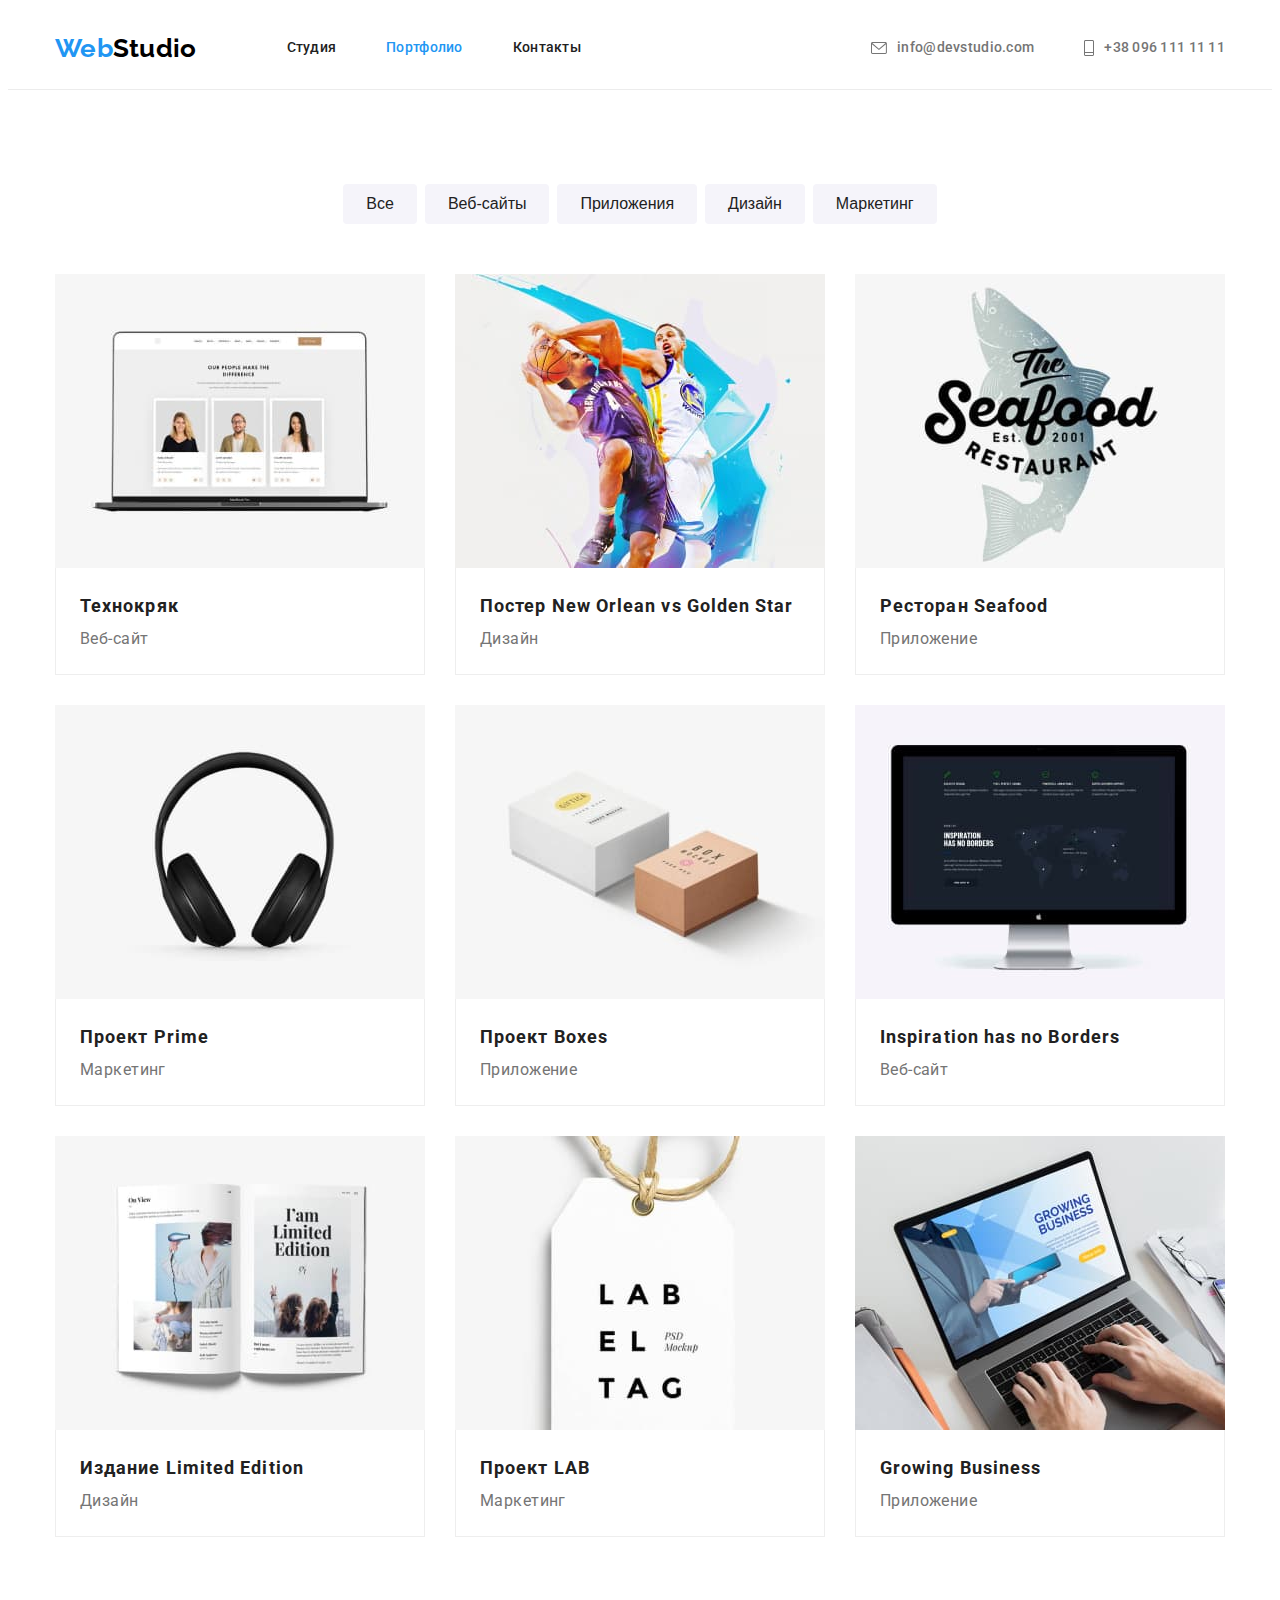
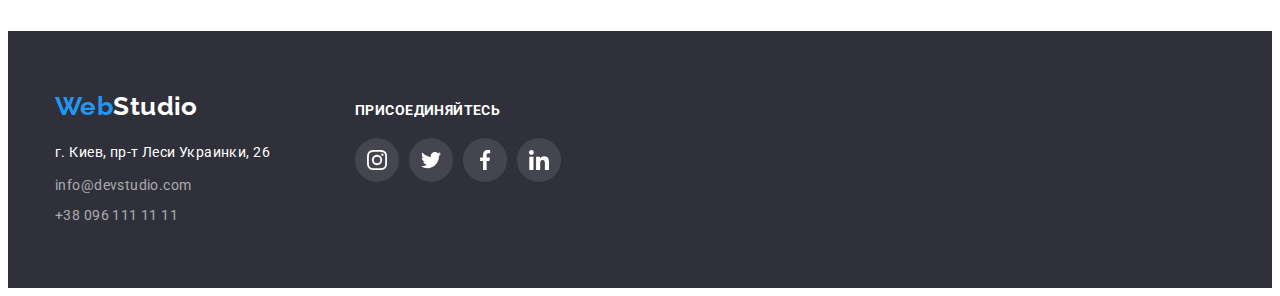
==== portfolio.html @ 262a1063 "Add files via upload" ====
<!DOCTYPE html>
<html lang="ru">
  <head>
    <meta charset="UTF-8" />
    <meta http-equiv="X-UA-Compatible" content="IE=edge" />
    <meta name="viewport" content="width=device-width, initial-scale=1.0" />
    <link rel="preconnect" href="https://fonts.gstatic.com" />
    <link
      href="https://fonts.googleapis.com/css2?family=Raleway:wght@700&family=Roboto:wght@400;500;700;900&display=swap"
      rel="stylesheet"
    />
    <link
      rel="stylesheet"
      href="https://cdnjs.cloudflare.com/ajax/libs/modern-normalize/1.0.0/modern-normalize.min.css"
      integrity="sha512-ISS7cAi1PEhQ8jnbJpJZMd29NlhNj4AWYyLOSp2CE/CsHxTCu+r+t0D2yoJudVrd0/8fTVPUVDzY5Tvli75u/g=="
      crossorigin="anonymous"
    />
    <link rel="stylesheet" href="./css/styles.css" />
    <title>WebStudio | Портфолио</title>
  </head>
  <body>
    <header class="header">
      <div class="container">
        <nav class="navigation">
          <a class="logo link" href="./"><span class="accent">Web</span>Studio</a>
          <ul class="list menu">
            <li class="menu-item"><a class="link" href="./index.html">Студия</a></li>
            <li class="menu-item"><a class="link current" href="./portfolio.html">Портфолио</a></li>
            <li class="menu-item"><a class="link" href="">Контакты</a></li>
          </ul>
        </nav>
        <ul class="list contacts">
          <li class="contacts-item">
            <a class="link contacts-item-link" href="mailto:info@devstudio.com"
              ><svg width="16" height="12" class="icon contacts-icon icon-envelope">
                <use href="./images/sprite.svg#icon-envelope"></use>
              </svg>
              info@devstudio.com</a
            >
          </li>
          <li class="contacts-item">
            <a class="link contacts-item-link" href="tel:+380961111111"
              ><svg width="10" height="16" class="icon contacts-icon icon-smartphone">
                <use href="./images/sprite.svg#icon-cell"></use>
              </svg>
              +38 096 111 11 11</a
            >
          </li>
        </ul>
      </div>
    </header>
    <main>
      <section class="section">
        <div class="container">
          <h1 class="title visually-hidden">Портфолио</h1>
          <ul class="list filter-list">
            <li class="filter-list-item"><button class="button" type="button">Все</button></li>
            <li class="filter-list-item"><button class="button" type="button">Веб-сайты</button></li>
            <li class="filter-list-item"><button class="button" type="button">Приложения</button></li>
            <li class="filter-list-item"><button class="button" type="button">Дизайн</button></li>
            <li class="filter-list-item"><button class="button" type="button">Маркетинг</button></li>
          </ul>
          <ul class="list flex-grid projects-list">
            <li class="flex-grid-item project-item">
              <a class="link project-link" target="_blank" rel="noopener noreferer" href="">
                <img class="project-image" src="./images/img8.jpg" alt="ноутбук" />
                <div class="project-label">
                  <h2 class="project-name title">Технокряк</h2>
                  <p class="project-category">Веб-сайт</p>
                </div>
              </a>
            </li>
            <li class="flex-grid-item project-item">
              <a class="link project-link" target="_blank" rel="noopener noreferer" href="">
                <img class="project-image" src="./images/img9.jpg" alt="баскетболисты" width="370" />
                <div class="project-label">
                  <h2 class="project-name title">Постер New Orlean vs Golden Star</h2>
                  <p class="project-category">Дизайн</p>
                </div>
              </a>
            </li>
            <li class="flex-grid-item project-item">
              <a class="link project-link" target="_blank" rel="noopener noreferer" href="">
                <img class="project-image" src="./images/img10.jpg" alt="лого ресторана" width="370" />
                <div class="project-label">
                  <h2 class="project-name title">Ресторан Seafood</h2>
                  <p class="project-category">Приложение</p>
                </div>
              </a>
            </li>
            <li class="flex-grid-item project-item">
              <a class="link project-link" target="_blank" rel="noopener noreferer" href="">
                <img class="project-image" src="./images/img11.jpg" alt="наушники" width="370" />
                <div class="project-label">
                  <h2 class="project-name title">Проект Prime</h2>
                  <p class="project-category">Маркетинг</p>
                </div>
              </a>
            </li>
            <li class="flex-grid-item project-item">
              <a class="link project-link" target="_blank" rel="noopener noreferer" href="">
                <img class="project-image" src="./images/img12.jpg" alt="коробки" width="370" />
                <div class="project-label">
                  <h2 class="project-name title">Проект Boxes</h2>
                  <p class="project-category">Приложение</p>
                </div>
              </a>
            </li>
            <li class="flex-grid-item project-item">
              <a class="link project-link" target="_blank" rel="noopener noreferer" href="">
                <img class="project-image" src="./images/img13.jpg" alt="монитор" width="370" />
                <div class="project-label">
                  <h2 class="project-name title">Inspiration has no Borders</h2>
                  <p class="project-category">Веб-сайт</p>
                </div>
              </a>
            </li>
            <li class="flex-grid-item project-item">
              <a class="link project-link" target="_blank" rel="noopener noreferer" href="">
                <img class="project-image" src="./images/img14.jpg" alt="книга" width="370" />
                <div class="project-label">
                  <h2 class="project-name title">Издание Limited Edition</h2>
                  <p class="project-category">Дизайн</p>
                </div>
              </a>
            </li>
            <li class="flex-grid-item project-item">
              <a class="link project-link" target="_blank" rel="noopener noreferer" href="">
                <img class="project-image" src="./images/img15.jpg" alt="бирка" width="370" />
                <div class="project-label">
                  <h2 class="project-name title">Проект LAB</h2>
                  <p class="project-category">Маркетинг</p>
                </div>
              </a>
            </li>
            <li class="flex-grid-item project-item">
              <a class="link project-link" target="_blank" rel="noopener noreferer" href="">
                <img class="project-image" src="./images/img16.jpg" alt="ноутбук" width="370" />
                <div class="project-label">
                  <h2 class="project-name title">Growing Business</h2>
                  <p class="project-category">Приложение</p>
                </div>
              </a>
            </li>
          </ul>
        </div>
      </section>
    </main>
    <footer class="footer">
      <div class="container footer-container">
        <div class="address-container">
          <a class="logo link" href="./"><span class="accent">Web</span>Studio</a>
          <address class="address">
            <p class="address-item">г. Киев, пр-т Леси Украинки, 26</p>
            <ul class="list contacts">
              <li class="contacts-item">
                <a class="link" href="mailto:info@devstudio.com">info@devstudio.com</a>
              </li>
              <li class="contacts-item">
                <a class="link" href="tel:+380961111111">+38 096 111 11 11</a>
              </li>
            </ul>
          </address>
        </div>
        <div class="join-us-container">
          <h2 class="join-us-header">присоединяйтесь</h2>
          <div class="socials-container">
            <ul class="list socials-list">
              <li class="socials-list-item">
                <a href="#" target="_blank" rel="noopener noreferer" class="link social-icon-link">
                  <svg width="20" height="20" class="icon social-icon">
                    <use href="./images/sprite.svg#icon-instagram"></use>
                  </svg>
                </a>
              </li>
              <li class="socials-list-item">
                <a href="#" target="_blank" rel="noopener noreferer" class="link social-icon-link">
                  <svg width="20" height="20" class="icon social-icon">
                    <use href="./images/sprite.svg#icon-twitter"></use>
                  </svg>
                </a>
              </li>
              <li class="socials-list-item">
                <a href="#" target="_blank" rel="noopener noreferer" class="link social-icon-link">
                  <svg width="20" height="20" class="icon social-icon">
                    <use href="./images/sprite.svg#icon-facebook"></use>
                  </svg>
                </a>
              </li>
              <li class="socials-list-item">
                <a href="#" target="_blank" rel="noopener noreferer" class="link social-icon-link">
                  <svg width="20" height="20" class="icon social-icon">
                    <use href="./images/sprite.svg#icon-linkedin"></use>
                  </svg>
                </a>
              </li>
            </ul>
          </div>
        </div>
      </div>
    </footer>
  </body>
</html>
---- css/styles.css ----
:root {
  --accent-color: #2196f3;
  --logo-header-color: #000000;
  --title-text-color: #212121;
  --primary-text-color: #757575;
  --header-border-color: #ececec;
  --primary-icon-color: #afb1b8;
  --hero-overlay-background-color: rgba(47, 48, 58, 0.4);
  --portfolio-border-color: #eeeeee;
  --primary-button-text-color: #ffffff;
  --footer-secondary-text-color: rgba(255, 255, 255, 0.6);
  --footer-icon-background-color: rgba(255, 255, 255, 0.1);
  --background-primary-color: #ffffff;
  --background-secondary-color: #f5f4fa;
  --background-dark-primary-text-color: #ffffff;
  --background-dark-color: #2f303a;
  --logo-font-family: 'Raleway', sans-serif;
  --primary-font-family: 'Roboto', sans-serif;
  --flex-grid-margin: 30px;
}

html {
  box-sizing: border-box;
}

*,
*::before,
*::after {
  box-sizing: inherit;
}

body {
  font-family: var(--primary-font-family);
  font-size: 14px;
  line-height: 1.71;
  letter-spacing: 0.03em;

  color: var(--primary-text-color);
  background-color: var(--background-primary-color);
}

h1,
h2,
h3,
h4,
h5,
h6,
p {
  margin: 0;
}

img {
  display: block;
  max-width: 100%;
  height: auto;
}

.container {
  width: 1200px;
  margin: 0 auto;
  padding: 0 15px;
}

.visually-hidden {
  position: absolute !important;
  clip: rect(1px, 1px, 1px, 1px);
  padding: 0 !important;
  border: 0 !important;
  height: 1px !important;
  width: 1px !important;
  overflow: hidden;
}

.title {
  margin: 0;
  padding: 0;
  color: var(--title-text-color);
}

.button {
  font-size: 16px;
  line-height: 1.62;
  font-weight: 500;
  display: inline-block;
  text-align: center;
  padding: 6px 22px;
  border: 1px solid transparent;
  border-radius: 4px;
  color: var(--title-text-color);
  background-color: var(--background-secondary-color);
  cursor: pointer;
}

.button.primary,
.button:focus,
.button:hover {
  border-color: var(--accent-color);
  color: var(--primary-button-text-color);
  background-color: var(--accent-color);
  box-shadow: 0px 3px 1px rgba(0, 0, 0, 0.1), 0px 1px 2px rgba(0, 0, 0, 0.08), 0px 2px 2px rgba(0, 0, 0, 0.12);
}

.link {
  color: inherit;
  text-decoration: none;
}

.link:hover,
.link:focus {
  color: var(--accent-color);
}

.list {
  list-style: none;
  padding-left: 0;
  margin: 0;
}

.logo {
  font-family: var(--logo-font-family);
  font-weight: 700;
  font-size: 26px;
  line-height: 1.19;

  color: var(--logo-header-color);
}

.accent,
.current {
  color: var(--accent-color);
}

.flex-grid {
  display: flex;
  flex-wrap: wrap;
}

.header {
  font-weight: 500;
  line-height: 1.14;
  letter-spacing: 0.02em;
  border-bottom: 1px solid var(--header-border-color);
}

.header>.container {
  display: flex;
  align-items: center;
  padding-top: 25px;
  padding-bottom: 25px;
}

.section {
  padding-top: 94px;
  padding-bottom: 94px;
}

.section-title {
  margin-bottom: 50px;
  font-size: 36px;
  line-height: 1.17;
  text-align: center;
}

.navigation {
  display: flex;
  margin-right: auto;
}

.navigation .logo {
  margin-right: 90px;
}

.menu {
  display: flex;
  align-items: center;
}

.contacts-item-link {
  display: flex;
  align-items: center;
}

.menu-item:not(:last-child),
.header .contacts-item:not(:last-child) {
  margin-right: 50px;
}

.header .contacts {
  display: flex;
  align-items: center;
}

.contacts-icon {
  fill: currentColor;
  margin-right: 10px;
}

.logo.link:hover,
.logo.link:focus {
  color: inherit;
}

.navigation {
  color: var(--title-text-color);
}

.hero {
  padding-top: 200px;
  padding-bottom: 200px;
  max-width: 1600px;
  margin-left: auto;
  margin-right: auto;

  background-color: var(--background-dark-color);
  background-image: linear-gradient(to right,
      var(--hero-overlay-background-color),
      var(--hero-overlay-background-color)),
    url('../images/img17.jpg');
  background-repeat: no-repeat;
  background-size: cover;
}

.hero .container {
  text-align: center;
  width: 700px;
}

.hero-title {
  margin-bottom: 30px;
  font-weight: 900;
  font-size: 44px;
  line-height: 1.36;
  letter-spacing: 0.06em;
  text-transform: uppercase;
  color: var(--background-dark-primary-text-color);
}

.button.hero-button {
  font-weight: 700;
  padding: 10px 32px;
  font-size: 16px;
  line-height: 1.87;
  letter-spacing: 0.06em;
  box-shadow: none;
}

.qualities.section {
  padding-bottom: 0;
}

.qualities-list-item {
  flex-basis: calc((100% - 3 * var(--flex-grid-margin)) / 4); 
}

.qualities-list-item:not(:last-child) {
  margin-right: var(--flex-grid-margin);
}

.qualities-list-item-title {
  margin-bottom: 10px;
  font-size: 14px;

  line-height: 1.14;
  letter-spacing: 0.03em;
  text-transform: uppercase;
}

.qualities-icon-container {
  display: flex;
  justify-content: center;
  padding-top: 25px;
  padding-bottom: 25px;
  margin-bottom: 30px;
  background-color: var(--background-secondary-color);
  border-radius: 4px;
}

.activities-list-item {
  flex-basis: calc((100% - 2 * var(--flex-grid-margin)) / 3);
}

.activities-list-item:not(:last-child) {
  margin-right: var(--flex-grid-margin);
}

.team {
  font-size: 16px;
  line-height: 1.19;
  text-align: center;
  background-color: var(--background-secondary-color);
}

.team-list-item {
  flex-basis: calc((100% - 3 * var(--flex-grid-margin)) / 4);
  background-color: var(--background-primary-color);
  box-shadow: 0px 1px 3px rgba(0, 0, 0, 0.12), 0px 1px 1px rgba(0, 0, 0, 0.14), 0px 2px 1px rgba(0, 0, 0, 0.2);
  border-radius: 0px 0px 4px 4px;
}

.team-list-item:not(:last-child) {
  margin-right: 30px;
} 

.person-label {
  padding: 30px 32px;
}

.person-name {
  font-weight: 500;
  margin-bottom: 10px;
}

.person-position {
  margin-bottom: 16px;
}

.person-socials-list {
  display: flex;
  justify-content: center;
}

.socials-list-item:not(:last-child) {
  margin-right: 10px;
}

.social-icon-link {
  display: flex;
  width: 44px;
  height: 44px;
  border-radius: 50%;
  align-items: center;
  justify-content: center;
  color: var(--primary-icon-color);
  fill: currentColor;
}


.social-icon-link:hover,
.social-icon-link:focus {
  color: var(--background-primary-color);
  background-color: var(--accent-color);
}



.filter-list {
  display: flex;
  justify-content: center;
  margin-bottom: 50px;
  font-weight: 500;
  font-size: 16px;
  line-height: 1.62;
}

.filter-list-item:not(:last-child) {
  margin-right: 8px;
}


.project-label {
  padding: 20px 24px;
  border-right: 1px solid var(--portfolio-border-color);
  border-bottom: 1px solid var(--portfolio-border-color);
  border-left: 1px solid var(--portfolio-border-color);
  max-width: 370px;
}

.flex-grid-item.project-item:nth-child(n+7) {
  margin-bottom: 0px;
}

.flex-grid-item.project-item:nth-child(3n) {
  margin-right: 0px;
}

.project-item {
  flex-basis: calc((100% - 2 * var(--flex-grid-margin)) / 3);
  word-wrap:nowrap;
}

.project-item:not(:last-child) {
  margin-right: var(--flex-grid-margin);
  margin-bottom: var(--flex-grid-margin);
}

.project-image {
  margin-right: 0px;
}

.project-link {
  display: block;
}

.project-link:hover,
.project-link:focus {
  color: inherit;
  box-shadow: 0px 1px 1px rgba(0, 0, 0, 0.12), 0px 4px 4px rgba(0, 0, 0, 0.06), 1px 4px 6px rgba(0, 0, 0, 0.16);
}

.project-name {
  font-size: 18px;
  line-height: 2;
  letter-spacing: 0.06em;
}

.project-category {
  font-size: 16px;
  line-height: 1.87;
}

.clients-list-item {
  flex-basis: calc((100% - 6 * var(--flex-grid-margin)) / 6);
  margin-top: var(--flex-grid-margin);
  margin-left: var(--flex-grid-margin);
}

.clients-list-item .link {
  display: flex;
  padding-top: 15px;
  padding-bottom: 15px;
  justify-content: center;

  border: 1px solid var(--primary-icon-color);
  border-radius: 4px;
  color: var(--primary-icon-color);
  fill: currentColor;
}

.clients-list-item .link:hover,
.clients-list-item .link:focus {
  border-color: var(--accent-color);
  color: var(--accent-color);
}

.client-logo-icon {
  --fill: currentColor;
}

.footer {
  padding-top: 60px;
  padding-bottom: 60px;
  color: var(--background-dark-primary-text-color);
  background-color: var(--background-dark-color);
}

.footer-container {
  display: flex;
  align-items: baseline;
}

.address-container {
  width: 270px;
  margin-right: 30px;
}

.footer .logo.link {
  color: inherit;
  display: inline-block;
  margin-bottom: 20px;
}

.address {
  color: var(--footer-secondary-text-color);
  font-style: normal;
}

.address-item {
  color: var(--background-dark-primary-text-color);
  margin-bottom: 9px;
}

.footer .contacts-item:not(:last-child) {
  margin-bottom: 6px;
}

.join-us-container {
  width: 270px;
}

.join-us-header {
  font-size: 14px;
  line-height: 1.14;
  text-transform: uppercase;
  margin-bottom: 20px;
}

.socials-list {
  display: flex;
}

.footer .social-icon-link {
  background-color: var(--footer-icon-background-color);
  color: var(--background-dark-primary-text-color);
}

.footer .social-icon-link:hover,
.footer .social-icon-link:focus {
  background-color: var(--accent-color);
}
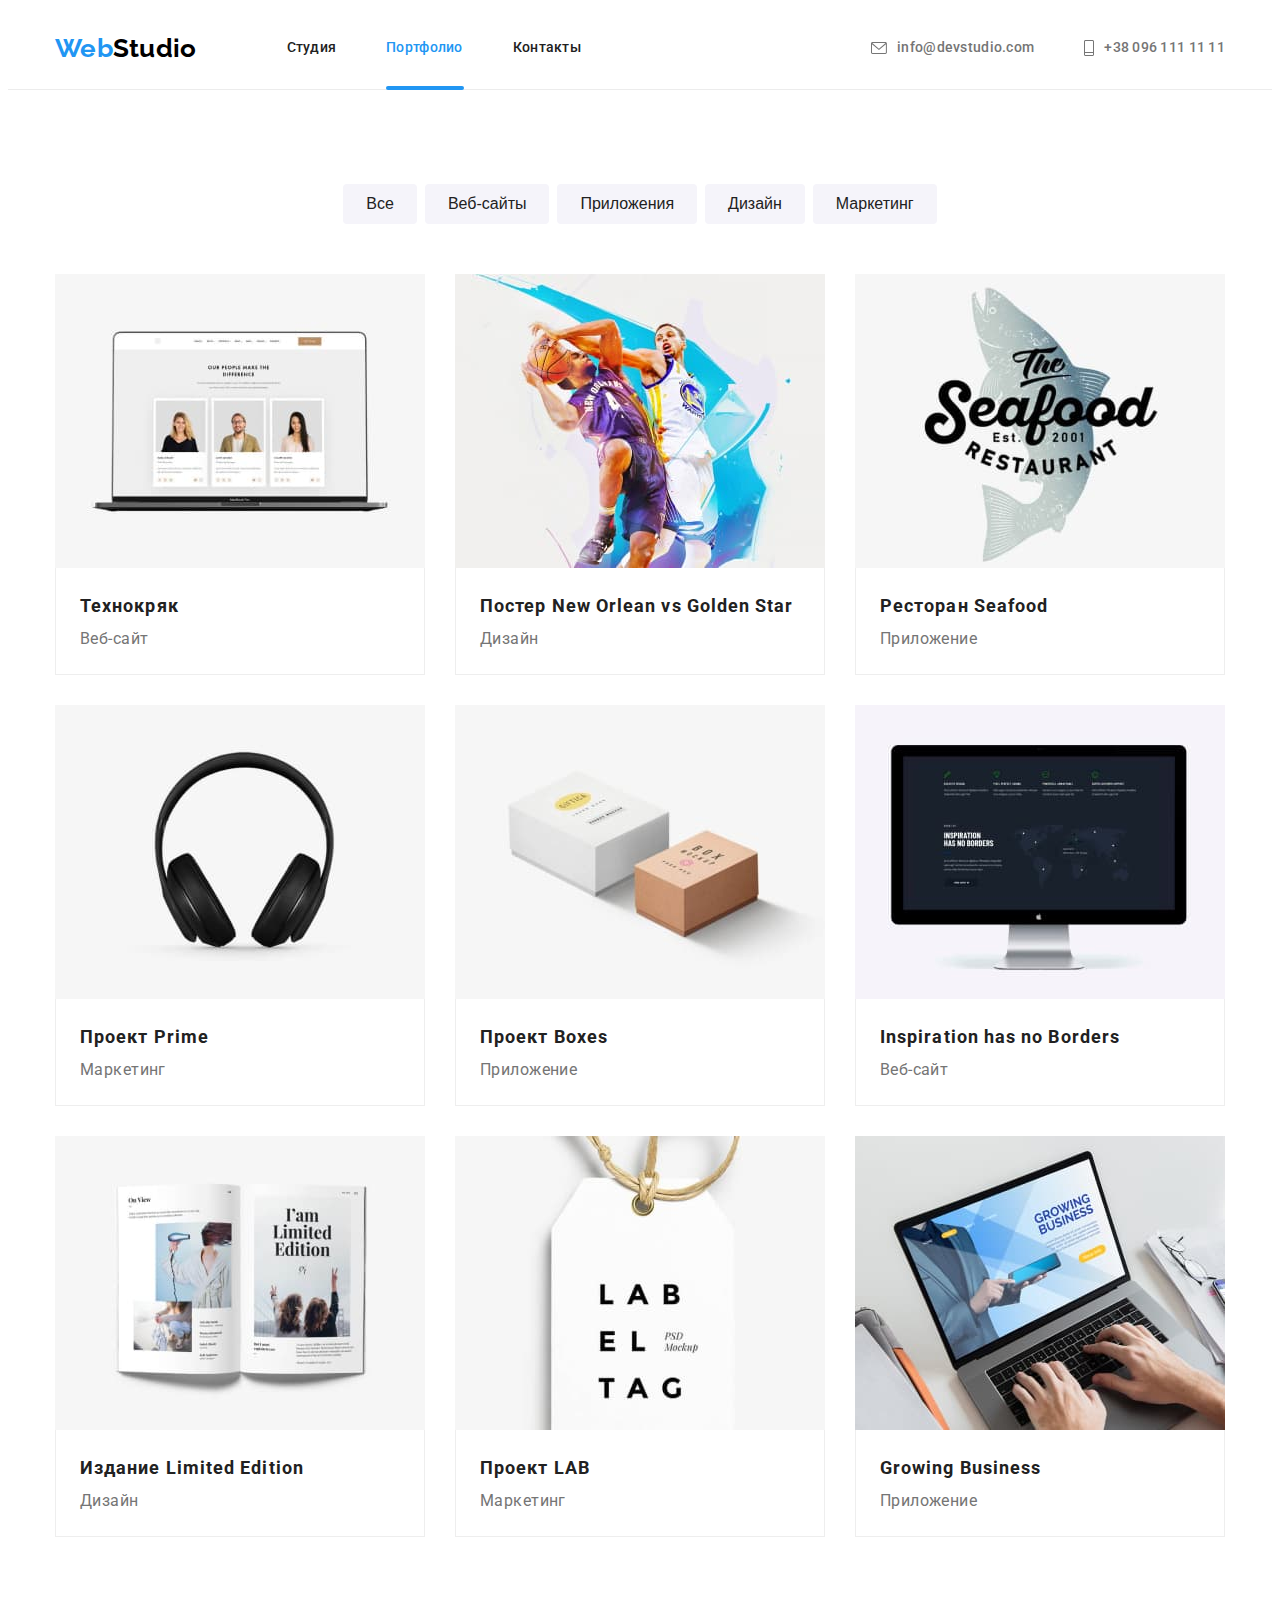
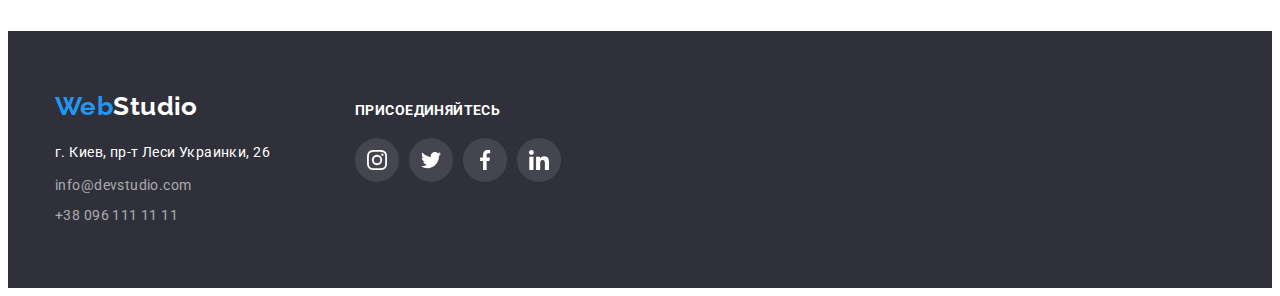
==== commit e19245b6: "Fin" ====
--- a/portfolio.html
+++ b/portfolio.html
@@ -22,17 +22,29 @@
     <header class="header">
       <div class="container">
         <nav class="navigation">
-          <a class="logo link" href="./"><span class="accent">Web</span>Studio</a>
+          <a class="logo link" href="./"
+            ><span class="accent">Web</span>Studio</a
+          >
           <ul class="list menu">
-            <li class="menu-item"><a class="link" href="./index.html">Студия</a></li>
-            <li class="menu-item"><a class="link current" href="./portfolio.html">Портфолио</a></li>
+            <li class="menu-item">
+              <a class="link" href="./index.html">Студия</a>
+            </li>
+            <li class="menu-item">
+              <div class="link-nav portfolio">
+                <a class="link current" href="./portfolio.html">Портфолио</a>
+              </div>
+            </li>
             <li class="menu-item"><a class="link" href="">Контакты</a></li>
           </ul>
         </nav>
         <ul class="list contacts">
           <li class="contacts-item">
             <a class="link contacts-item-link" href="mailto:info@devstudio.com"
-              ><svg width="16" height="12" class="icon contacts-icon icon-envelope">
+              ><svg
+                width="16"
+                height="12"
+                class="icon contacts-icon icon-envelope"
+              >
                 <use href="./images/sprite.svg#icon-envelope"></use>
               </svg>
               info@devstudio.com</a
@@ -40,7 +52,11 @@
           </li>
           <li class="contacts-item">
             <a class="link contacts-item-link" href="tel:+380961111111"
-              ><svg width="10" height="16" class="icon contacts-icon icon-smartphone">
+              ><svg
+                width="10"
+                height="16"
+                class="icon contacts-icon icon-smartphone"
+              >
                 <use href="./images/sprite.svg#icon-cell"></use>
               </svg>
               +38 096 111 11 11</a
@@ -54,16 +70,45 @@
         <div class="container">
           <h1 class="title visually-hidden">Портфолио</h1>
           <ul class="list filter-list">
-            <li class="filter-list-item"><button class="button" type="button">Все</button></li>
-            <li class="filter-list-item"><button class="button" type="button">Веб-сайты</button></li>
-            <li class="filter-list-item"><button class="button" type="button">Приложения</button></li>
-            <li class="filter-list-item"><button class="button" type="button">Дизайн</button></li>
-            <li class="filter-list-item"><button class="button" type="button">Маркетинг</button></li>
+            <li class="filter-list-item">
+              <button class="button" type="button">Все</button>
+            </li>
+            <li class="filter-list-item">
+              <button class="button" type="button">Веб-сайты</button>
+            </li>
+            <li class="filter-list-item">
+              <button class="button" type="button">Приложения</button>
+            </li>
+            <li class="filter-list-item">
+              <button class="button" type="button">Дизайн</button>
+            </li>
+            <li class="filter-list-item">
+              <button class="button" type="button">Маркетинг</button>
+            </li>
           </ul>
           <ul class="list flex-grid projects-list">
             <li class="flex-grid-item project-item">
-              <a class="link project-link" target="_blank" rel="noopener noreferer" href="">
-                <img class="project-image" src="./images/img8.jpg" alt="ноутбук" />
+              <a
+                class="link project-link"
+                target="_blank"
+                rel="noopener noreferer"
+                href=""
+              >
+                <div class="portfolio-thumb">
+                  <img
+                    class="project-image"
+                    src="./images/img8.jpg"
+                    alt="ноутбук"
+                  />
+                  <div class="portfolio-overlay">
+                    <p class="portfolio-overlay-description">
+                      Ресурс предлагает комплексные предложения с разным уровнем
+                      функционала и сервисов. Все это позволит посетителю
+                      получить исчерпывающие сведения о компании или частном
+                      лице.
+                    </p>
+                  </div>
+                </div>
                 <div class="project-label">
                   <h2 class="project-name title">Технокряк</h2>
                   <p class="project-category">Веб-сайт</p>
@@ -71,17 +116,59 @@
               </a>
             </li>
             <li class="flex-grid-item project-item">
-              <a class="link project-link" target="_blank" rel="noopener noreferer" href="">
-                <img class="project-image" src="./images/img9.jpg" alt="баскетболисты" width="370" />
-                <div class="project-label">
-                  <h2 class="project-name title">Постер New Orlean vs Golden Star</h2>
+              <a
+                class="link project-link"
+                target="_blank"
+                rel="noopener noreferer"
+                href=""
+              >
+                <div class="portfolio-thumb">
+                  <img
+                    class="project-image"
+                    src="./images/img9.jpg"
+                    alt="баскетболисты"
+                    width="370"
+                  />
+                  <div class="portfolio-overlay">
+                    <p class="portfolio-overlay-description">
+                      Ресурс предлагает комплексные предложения с разным уровнем
+                      функционала и сервисов. Все это позволит посетителю
+                      получить исчерпывающие сведения о компании или частном
+                      лице.
+                    </p>
+                  </div>
+                </div>
+                <div class="project-label">
+                  <h2 class="project-name title">
+                    Постер New Orlean vs Golden Star
+                  </h2>
                   <p class="project-category">Дизайн</p>
                 </div>
               </a>
             </li>
             <li class="flex-grid-item project-item">
-              <a class="link project-link" target="_blank" rel="noopener noreferer" href="">
-                <img class="project-image" src="./images/img10.jpg" alt="лого ресторана" width="370" />
+              <a
+                class="link project-link"
+                target="_blank"
+                rel="noopener noreferer"
+                href=""
+              >
+                <div class="portfolio-thumb">
+                  <img
+                    class="project-image"
+                    src="./images/img10.jpg"
+                    alt="лого ресторана"
+                    width="370"
+                  />
+                  <div class="portfolio-overlay">
+                    <p class="portfolio-overlay-description">
+                      Ресурс предлагает комплексные предложения с разным уровнем
+                      функционала и сервисов. Все это позволит посетителю
+                      получить исчерпывающие сведения о компании или частном
+                      лице.
+                    </p>
+                  </div>
+                </div>
                 <div class="project-label">
                   <h2 class="project-name title">Ресторан Seafood</h2>
                   <p class="project-category">Приложение</p>
@@ -89,8 +176,28 @@
               </a>
             </li>
             <li class="flex-grid-item project-item">
-              <a class="link project-link" target="_blank" rel="noopener noreferer" href="">
-                <img class="project-image" src="./images/img11.jpg" alt="наушники" width="370" />
+              <a
+                class="link project-link"
+                target="_blank"
+                rel="noopener noreferer"
+                href=""
+              >
+                <div class="portfolio-thumb">
+                  <img
+                    class="project-image"
+                    src="./images/img11.jpg"
+                    alt="наушники"
+                    width="370"
+                  />
+                  <div class="portfolio-overlay">
+                    <p class="portfolio-overlay-description">
+                      Ресурс предлагает комплексные предложения с разным уровнем
+                      функционала и сервисов. Все это позволит посетителю
+                      получить исчерпывающие сведения о компании или частном
+                      лице.
+                    </p>
+                  </div>
+                </div>
                 <div class="project-label">
                   <h2 class="project-name title">Проект Prime</h2>
                   <p class="project-category">Маркетинг</p>
@@ -98,8 +205,28 @@
               </a>
             </li>
             <li class="flex-grid-item project-item">
-              <a class="link project-link" target="_blank" rel="noopener noreferer" href="">
-                <img class="project-image" src="./images/img12.jpg" alt="коробки" width="370" />
+              <a
+                class="link project-link"
+                target="_blank"
+                rel="noopener noreferer"
+                href=""
+              >
+                <div class="portfolio-thumb">
+                  <img
+                    class="project-image"
+                    src="./images/img12.jpg"
+                    alt="коробки"
+                    width="370"
+                  />
+                  <div class="portfolio-overlay">
+                    <p class="portfolio-overlay-description">
+                      Ресурс предлагает комплексные предложения с разным уровнем
+                      функционала и сервисов. Все это позволит посетителю
+                      получить исчерпывающие сведения о компании или частном
+                      лице.
+                    </p>
+                  </div>
+                </div>
                 <div class="project-label">
                   <h2 class="project-name title">Проект Boxes</h2>
                   <p class="project-category">Приложение</p>
@@ -107,8 +234,28 @@
               </a>
             </li>
             <li class="flex-grid-item project-item">
-              <a class="link project-link" target="_blank" rel="noopener noreferer" href="">
-                <img class="project-image" src="./images/img13.jpg" alt="монитор" width="370" />
+              <a
+                class="link project-link"
+                target="_blank"
+                rel="noopener noreferer"
+                href=""
+              >
+                <div class="portfolio-thumb">
+                  <img
+                    class="project-image"
+                    src="./images/img13.jpg"
+                    alt="монитор"
+                    width="370"
+                  />
+                  <div class="portfolio-overlay">
+                    <p class="portfolio-overlay-description">
+                      Ресурс предлагает комплексные предложения с разным уровнем
+                      функционала и сервисов. Все это позволит посетителю
+                      получить исчерпывающие сведения о компании или частном
+                      лице.
+                    </p>
+                  </div>
+                </div>
                 <div class="project-label">
                   <h2 class="project-name title">Inspiration has no Borders</h2>
                   <p class="project-category">Веб-сайт</p>
@@ -116,8 +263,28 @@
               </a>
             </li>
             <li class="flex-grid-item project-item">
-              <a class="link project-link" target="_blank" rel="noopener noreferer" href="">
-                <img class="project-image" src="./images/img14.jpg" alt="книга" width="370" />
+              <a
+                class="link project-link"
+                target="_blank"
+                rel="noopener noreferer"
+                href=""
+              >
+                <div class="portfolio-thumb">
+                  <img
+                    class="project-image"
+                    src="./images/img14.jpg"
+                    alt="книга"
+                    width="370"
+                  />
+                  <div class="portfolio-overlay">
+                    <p class="portfolio-overlay-description">
+                      Ресурс предлагает комплексные предложения с разным уровнем
+                      функционала и сервисов. Все это позволит посетителю
+                      получить исчерпывающие сведения о компании или частном
+                      лице.
+                    </p>
+                  </div>
+                </div>
                 <div class="project-label">
                   <h2 class="project-name title">Издание Limited Edition</h2>
                   <p class="project-category">Дизайн</p>
@@ -125,8 +292,28 @@
               </a>
             </li>
             <li class="flex-grid-item project-item">
-              <a class="link project-link" target="_blank" rel="noopener noreferer" href="">
-                <img class="project-image" src="./images/img15.jpg" alt="бирка" width="370" />
+              <a
+                class="link project-link"
+                target="_blank"
+                rel="noopener noreferer"
+                href=""
+              >
+                <div class="portfolio-thumb">
+                  <img
+                    class="project-image"
+                    src="./images/img15.jpg"
+                    alt="бирка"
+                    width="370"
+                  />
+                  <div class="portfolio-overlay">
+                    <p class="portfolio-overlay-description">
+                      Ресурс предлагает комплексные предложения с разным уровнем
+                      функционала и сервисов. Все это позволит посетителю
+                      получить исчерпывающие сведения о компании или частном
+                      лице.
+                    </p>
+                  </div>
+                </div>
                 <div class="project-label">
                   <h2 class="project-name title">Проект LAB</h2>
                   <p class="project-category">Маркетинг</p>
@@ -134,8 +321,28 @@
               </a>
             </li>
             <li class="flex-grid-item project-item">
-              <a class="link project-link" target="_blank" rel="noopener noreferer" href="">
-                <img class="project-image" src="./images/img16.jpg" alt="ноутбук" width="370" />
+              <a
+                class="link project-link"
+                target="_blank"
+                rel="noopener noreferer"
+                href=""
+              >
+                <div class="portfolio-thumb">
+                  <img
+                    class="project-image"
+                    src="./images/img16.jpg"
+                    alt="ноутбук"
+                    width="370"
+                  />
+                  <div class="portfolio-overlay">
+                    <p class="portfolio-overlay-description">
+                      Ресурс предлагает комплексные предложения с разным уровнем
+                      функционала и сервисов. Все это позволит посетителю
+                      получить исчерпывающие сведения о компании или частном
+                      лице.
+                    </p>
+                  </div>
+                </div>
                 <div class="project-label">
                   <h2 class="project-name title">Growing Business</h2>
                   <p class="project-category">Приложение</p>
@@ -149,12 +356,16 @@
     <footer class="footer">
       <div class="container footer-container">
         <div class="address-container">
-          <a class="logo link" href="./"><span class="accent">Web</span>Studio</a>
+          <a class="logo link" href="./"
+            ><span class="accent">Web</span>Studio</a
+          >
           <address class="address">
             <p class="address-item">г. Киев, пр-т Леси Украинки, 26</p>
             <ul class="list contacts">
               <li class="contacts-item">
-                <a class="link" href="mailto:info@devstudio.com">info@devstudio.com</a>
+                <a class="link" href="mailto:info@devstudio.com"
+                  >info@devstudio.com</a
+                >
               </li>
               <li class="contacts-item">
                 <a class="link" href="tel:+380961111111">+38 096 111 11 11</a>
@@ -167,28 +378,48 @@
           <div class="socials-container">
             <ul class="list socials-list">
               <li class="socials-list-item">
-                <a href="#" target="_blank" rel="noopener noreferer" class="link social-icon-link">
+                <a
+                  href="#"
+                  target="_blank"
+                  rel="noopener noreferer"
+                  class="link social-icon-link"
+                >
                   <svg width="20" height="20" class="icon social-icon">
                     <use href="./images/sprite.svg#icon-instagram"></use>
                   </svg>
                 </a>
               </li>
               <li class="socials-list-item">
-                <a href="#" target="_blank" rel="noopener noreferer" class="link social-icon-link">
+                <a
+                  href="#"
+                  target="_blank"
+                  rel="noopener noreferer"
+                  class="link social-icon-link"
+                >
                   <svg width="20" height="20" class="icon social-icon">
                     <use href="./images/sprite.svg#icon-twitter"></use>
                   </svg>
                 </a>
               </li>
               <li class="socials-list-item">
-                <a href="#" target="_blank" rel="noopener noreferer" class="link social-icon-link">
+                <a
+                  href="#"
+                  target="_blank"
+                  rel="noopener noreferer"
+                  class="link social-icon-link"
+                >
                   <svg width="20" height="20" class="icon social-icon">
                     <use href="./images/sprite.svg#icon-facebook"></use>
                   </svg>
                 </a>
               </li>
               <li class="socials-list-item">
-                <a href="#" target="_blank" rel="noopener noreferer" class="link social-icon-link">
+                <a
+                  href="#"
+                  target="_blank"
+                  rel="noopener noreferer"
+                  class="link social-icon-link"
+                >
                   <svg width="20" height="20" class="icon social-icon">
                     <use href="./images/sprite.svg#icon-linkedin"></use>
                   </svg>
--- a/css/styles.css
+++ b/css/styles.css
@@ -103,17 +103,44 @@
 .link {
   color: inherit;
   text-decoration: none;
-}
+  transition-property: color;
+  transition-duration: 250ms;
+  transition-timing-function: cubic-bezier(0.4, 0, 0.2, 1);
+}
+
+.link-nav {
+  position: relative;
+}
+
+.link-nav::after {
+  content: '';
+  display: block;
+  width: 48px;
+  height: 4px;
+  background-color: var(--accent-color);
+  position: absolute;
+  left: 0;
+  bottom: -33.4px;
+  border-radius: 2px;
+}
+
+
+
 
 .link:hover,
 .link:focus {
   color: var(--accent-color);
 }
+
 
 .list {
   list-style: none;
   padding-left: 0;
   margin: 0;
+}
+
+.portfolio::after {
+  width: 78px;
 }
 
 .logo {
@@ -283,6 +310,32 @@
   margin-right: var(--flex-grid-margin);
 }
 
+.activities-list-item.flex-grid-item li{
+  position: relative;
+}
+
+.work-description {
+  position: absolute;
+  display: flex;
+  width: 370px;
+  height: 70px;
+  justify-content: center;
+  align-items: center;
+  font-family: var(--primary-font-family);
+  size: 14px;
+  font-weight: 700;
+  background: rgba(47, 48, 58, 0.8);
+  color: #ffffff;
+  font-style: normal;
+  font-size: 14px;
+  line-height: 16px;
+  text-align: center;
+  letter-spacing: 0.03em;
+  text-transform: uppercase;
+  top: 1435px;
+}
+
+
 .team {
   font-size: 16px;
   line-height: 1.19;
@@ -332,6 +385,9 @@
   justify-content: center;
   color: var(--primary-icon-color);
   fill: currentColor;
+  transition-property: color, background-color;
+  transition-duration: 250ms;
+  transition-timing-function: cubic-bezier(0.4, 0, 0.2, 1);
 }
 
 
@@ -342,6 +398,36 @@
 }
 
 
+.portfolio-thumb {
+  position: relative;
+  overflow: hidden;
+}
+
+.portfolio-overlay {
+  font-family: 'Roboto';
+  font-style: normal;
+  font-weight: 400;
+  font-size: 18px;
+  line-height: 28px;
+
+  letter-spacing: 0.03em;
+
+  color: #FFFFFF;
+  position: absolute;
+  top: 0;
+  right: 0;
+  width: 100%;
+  height: 100%;
+  padding: 64px 24px;
+  background-color: rgba(33, 150, 243, 0.9);
+  transform: translateY(101%);
+  transition: transform 250ms;
+  transition-timing-function: cubic-bezier(0.4, 0, 0.2, 1);
+}
+
+.project-item:hover .portfolio-overlay {
+  transform: translateY(0);
+}
 
 .filter-list {
   display: flex;
@@ -389,6 +475,9 @@
 
 .project-link {
   display: block;
+  transition-property: color;
+  transition-duration: 250ms;
+  transition-timing-function: cubic-bezier(0.4, 0, 0.2, 1);
 }
 
 .project-link:hover,
@@ -424,6 +513,9 @@
   border-radius: 4px;
   color: var(--primary-icon-color);
   fill: currentColor;
+  transition-property: color, border-color ;
+  transition-duration: 250ms;
+  transition-timing-function: cubic-bezier(0.4, 0, 0.2, 1);
 }
 
 .clients-list-item .link:hover,
@@ -491,9 +583,50 @@
 .footer .social-icon-link {
   background-color: var(--footer-icon-background-color);
   color: var(--background-dark-primary-text-color);
+  transition-property: background-color;
+  transition-duration: 250ms;
+  transition-timing-function: cubic-bezier(0.4, 0, 0.2, 1);
 }
 
 .footer .social-icon-link:hover,
 .footer .social-icon-link:focus {
   background-color: var(--accent-color);
+}
+
+.backdrop {
+  position:fixed;
+  top: 0;
+  left: 0;
+  width: 100%;
+  height: 100%;
+  background-color: rgba(0, 0, 0, 0.2) ;
+
+}
+
+.modal {
+  position: absolute;
+  top: 50%;
+  left: 50%;
+  transform: translate(-50%, -50%);
+  width: 528px;
+  min-height: 581px;
+  background-color: var(--background-primary-color);
+  box-shadow: 0px 1px 3px rgba(0, 0, 0, 0.12), 0px 1px 1px rgba(0, 0, 0, 0.14), 0px 2px 1px rgba(0, 0, 0, 0.2);
+  border-radius: 4px;
+}
+
+.modal-close-button {
+  position: absolute;
+  top: 17px;
+  right: 17px;
+  width: 30px;
+  height: 30px;
+  background-color: var(--background-dark-color);
+  background: #FFFFFF;
+  border: 1px solid rgba(0, 0, 0, 0.1);
+  border-radius: 50%;
+}
+
+.is-hidden {
+  display: none;
 }